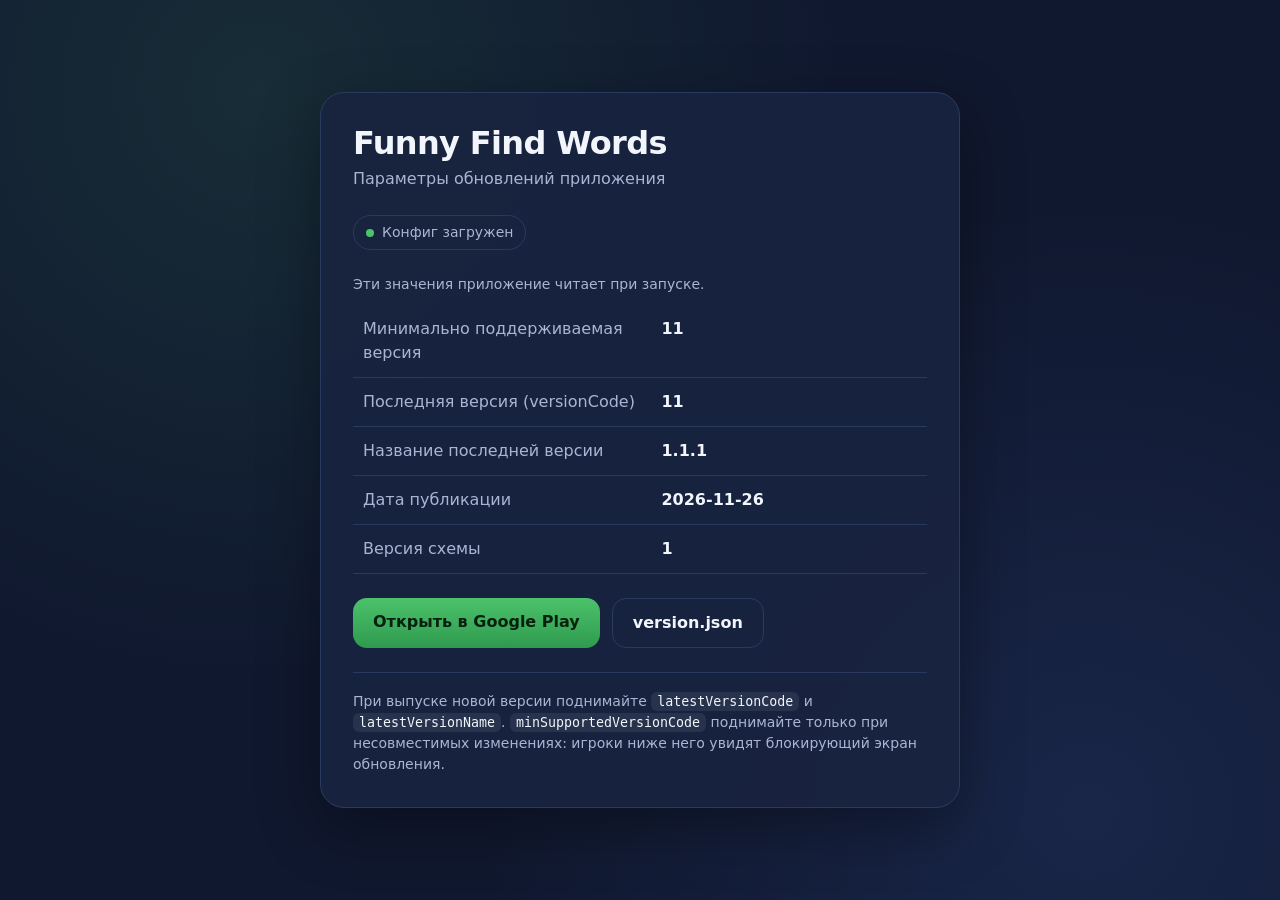
==== docs/index.html @ 3a7706ea "add update config Co-authored-by: Qwen-Coder <qwen-coder@alibabacloud.com>" ====
<!doctype html>
<html lang="ru">
<head>
  <meta charset="utf-8">
  <meta name="viewport" content="width=device-width, initial-scale=1">
  <title>Funny Find Words — обновления</title>
  <style>
    :root {
      color-scheme: dark;
      --bg: #10182f;
      --panel: #18233f;
      --panel-border: #2a3a5f;
      --text: #f2f5fb;
      --muted: #a9b6d3;
      --accent: #4cc26b;
      --accent-dark: #2f9a4e;
      --error: #ff7a7a;
    }
    * { box-sizing: border-box; }
    body {
      margin: 0;
      min-height: 100vh;
      display: flex;
      align-items: center;
      justify-content: center;
      padding: 24px;
      background:
        radial-gradient(circle at 20% 10%, rgba(76, 194, 107, 0.12), transparent 45%),
        radial-gradient(circle at 85% 90%, rgba(90, 140, 255, 0.12), transparent 45%),
        var(--bg);
      color: var(--text);
      font: 16px/1.5 system-ui, -apple-system, "Segoe UI", Roboto, sans-serif;
    }
    main {
      width: 100%;
      max-width: 640px;
      padding: 32px;
      border: 1px solid var(--panel-border);
      border-radius: 24px;
      background: rgba(24, 35, 63, 0.92);
      box-shadow: 0 20px 60px rgba(0, 0, 0, 0.35);
    }
    h1 {
      margin: 0 0 6px;
      font-size: clamp(24px, 5vw, 32px);
      line-height: 1.15;
      letter-spacing: -0.02em;
    }
    .subtitle {
      margin: 0 0 24px;
      color: var(--muted);
    }
    .status {
      display: inline-flex;
      align-items: center;
      gap: 8px;
      padding: 6px 12px;
      margin-bottom: 24px;
      border: 1px solid var(--panel-border);
      border-radius: 999px;
      color: var(--muted);
      font-size: 14px;
    }
    .dot {
      width: 8px;
      height: 8px;
      border-radius: 50%;
      background: var(--accent);
    }
    .dot.error { background: var(--error); }
    table {
      width: 100%;
      border-collapse: collapse;
      margin: 0 0 24px;
      font-variant-numeric: tabular-nums;
    }
    caption {
      caption-side: top;
      text-align: left;
      padding-bottom: 10px;
      color: var(--muted);
      font-size: 14px;
    }
    th, td {
      padding: 12px 10px;
      border-bottom: 1px solid var(--panel-border);
      text-align: left;
      vertical-align: top;
    }
    th {
      width: 52%;
      color: var(--muted);
      font-weight: 500;
    }
    td { font-weight: 700; }
    .actions {
      display: flex;
      flex-wrap: wrap;
      gap: 12px;
    }
    a.button {
      display: inline-block;
      padding: 12px 20px;
      border-radius: 14px;
      background: linear-gradient(180deg, var(--accent), var(--accent-dark));
      color: #06210f;
      font-weight: 800;
      text-decoration: none;
    }
    a.button.secondary {
      background: transparent;
      border: 1px solid var(--panel-border);
      color: var(--text);
    }
    .note {
      margin: 24px 0 0;
      padding-top: 18px;
      border-top: 1px solid var(--panel-border);
      color: var(--muted);
      font-size: 14px;
    }
    code {
      padding: 2px 6px;
      border-radius: 6px;
      background: rgba(255, 255, 255, 0.07);
      color: var(--text);
      font-size: 0.95em;
    }
    @media (max-width: 480px) {
      main { padding: 22px; border-radius: 18px; }
      th, td { padding: 10px 6px; }
    }
  </style>
</head>
<body>
<main>
  <h1>Funny Find Words</h1>
  <p class="subtitle">Параметры обновлений приложения</p>

  <div class="status" id="status">
    <span class="dot" id="status-dot"></span>
    <span id="status-text">Читаю version.json…</span>
  </div>

  <table aria-describedby="table-note">
    <caption id="table-note">Эти значения приложение читает при запуске.</caption>
    <tbody>
      <tr><th>Минимально поддерживаемая версия</th><td id="min-code">—</td></tr>
      <tr><th>Последняя версия (versionCode)</th><td id="latest-code">—</td></tr>
      <tr><th>Название последней версии</th><td id="latest-name">—</td></tr>
      <tr><th>Дата публикации</th><td id="published-at">—</td></tr>
      <tr><th>Версия схемы</th><td id="schema">—</td></tr>
    </tbody>
  </table>

  <div class="actions">
    <a class="button" id="play-link"
       href="https://play.google.com/store/apps/details?id=com.androidadrenalin.funny_find_words">
      Открыть в Google Play
    </a>
    <a class="button secondary" href="./version.json">version.json</a>
  </div>

  <p class="note">
    При выпуске новой версии поднимайте <code>latestVersionCode</code> и
    <code>latestVersionName</code>. <code>minSupportedVersionCode</code>
    поднимайте только при несовместимых изменениях: игроки ниже него увидят
    блокирующий экран обновления.
  </p>
</main>

<script>
  (function () {
    const statusText = document.getElementById('status-text');
    const statusDot = document.getElementById('status-dot');
    const fields = {
      min: document.getElementById('min-code'),
      latest: document.getElementById('latest-code'),
      name: document.getElementById('latest-name'),
      published: document.getElementById('published-at'),
      schema: document.getElementById('schema'),
    };

    function fail(message) {
      statusText.textContent = message;
      statusDot.classList.add('error');
    }

    fetch('./version.json?ts=' + Date.now(), { cache: 'no-store' })
      .then(function (response) {
        if (!response.ok) {
          throw new Error('HTTP ' + response.status);
        }
        return response.json();
      })
      .then(function (config) {
        fields.min.textContent = config.minSupportedVersionCode;
        fields.latest.textContent = config.latestVersionCode ?? '—';
        fields.name.textContent = config.latestVersionName ?? '—';
        fields.published.textContent = config.publishedAt ?? '—';
        fields.schema.textContent = config.schemaVersion;
        statusText.textContent = 'Конфиг загружен';
      })
      .catch(function (error) {
        fail('Не удалось прочитать version.json: ' + error.message);
      });
  })();
</script>
</body>
</html>
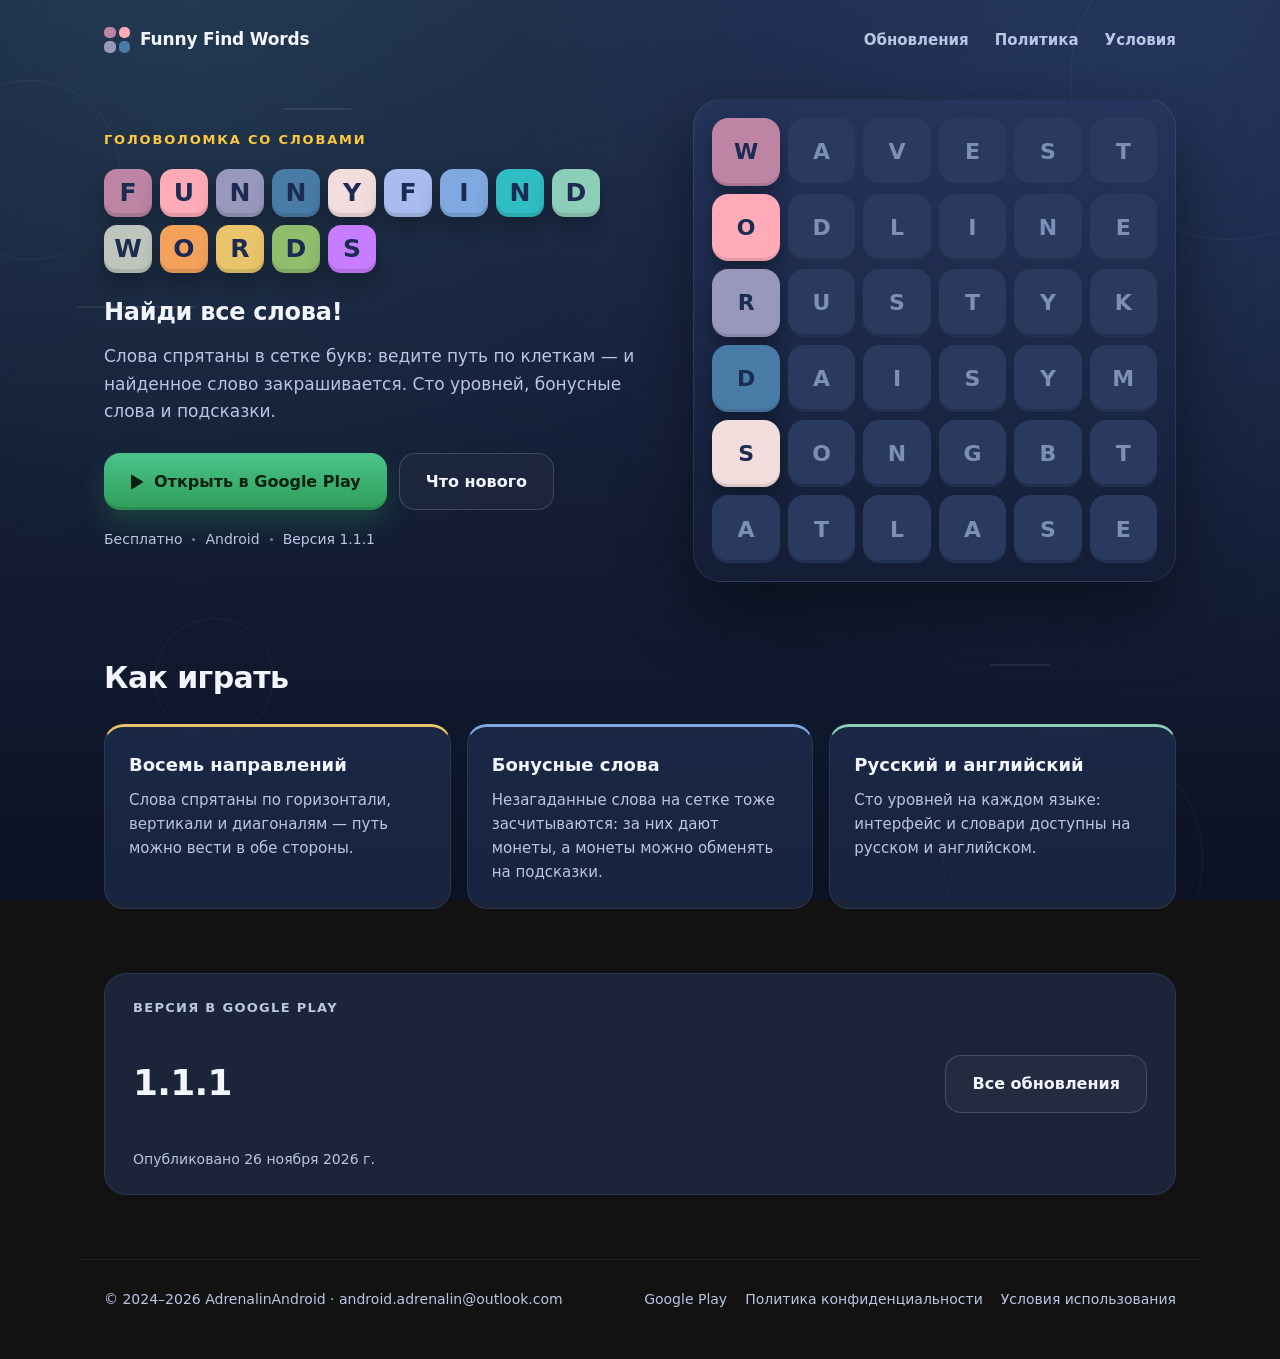
==== commit 1c5c337d: "add website pages Co-authored-by: Qwen-Coder <qwen-coder@alibabacloud.com>" ====
--- a/docs/index.html
+++ b/docs/index.html
@@ -3,208 +3,133 @@
 <head>
   <meta charset="utf-8">
   <meta name="viewport" content="width=device-width, initial-scale=1">
-  <title>Funny Find Words — обновления</title>
-  <style>
-    :root {
-      color-scheme: dark;
-      --bg: #10182f;
-      --panel: #18233f;
-      --panel-border: #2a3a5f;
-      --text: #f2f5fb;
-      --muted: #a9b6d3;
-      --accent: #4cc26b;
-      --accent-dark: #2f9a4e;
-      --error: #ff7a7a;
-    }
-    * { box-sizing: border-box; }
-    body {
-      margin: 0;
-      min-height: 100vh;
-      display: flex;
-      align-items: center;
-      justify-content: center;
-      padding: 24px;
-      background:
-        radial-gradient(circle at 20% 10%, rgba(76, 194, 107, 0.12), transparent 45%),
-        radial-gradient(circle at 85% 90%, rgba(90, 140, 255, 0.12), transparent 45%),
-        var(--bg);
-      color: var(--text);
-      font: 16px/1.5 system-ui, -apple-system, "Segoe UI", Roboto, sans-serif;
-    }
-    main {
-      width: 100%;
-      max-width: 640px;
-      padding: 32px;
-      border: 1px solid var(--panel-border);
-      border-radius: 24px;
-      background: rgba(24, 35, 63, 0.92);
-      box-shadow: 0 20px 60px rgba(0, 0, 0, 0.35);
-    }
-    h1 {
-      margin: 0 0 6px;
-      font-size: clamp(24px, 5vw, 32px);
-      line-height: 1.15;
-      letter-spacing: -0.02em;
-    }
-    .subtitle {
-      margin: 0 0 24px;
-      color: var(--muted);
-    }
-    .status {
-      display: inline-flex;
-      align-items: center;
-      gap: 8px;
-      padding: 6px 12px;
-      margin-bottom: 24px;
-      border: 1px solid var(--panel-border);
-      border-radius: 999px;
-      color: var(--muted);
-      font-size: 14px;
-    }
-    .dot {
-      width: 8px;
-      height: 8px;
-      border-radius: 50%;
-      background: var(--accent);
-    }
-    .dot.error { background: var(--error); }
-    table {
-      width: 100%;
-      border-collapse: collapse;
-      margin: 0 0 24px;
-      font-variant-numeric: tabular-nums;
-    }
-    caption {
-      caption-side: top;
-      text-align: left;
-      padding-bottom: 10px;
-      color: var(--muted);
-      font-size: 14px;
-    }
-    th, td {
-      padding: 12px 10px;
-      border-bottom: 1px solid var(--panel-border);
-      text-align: left;
-      vertical-align: top;
-    }
-    th {
-      width: 52%;
-      color: var(--muted);
-      font-weight: 500;
-    }
-    td { font-weight: 700; }
-    .actions {
-      display: flex;
-      flex-wrap: wrap;
-      gap: 12px;
-    }
-    a.button {
-      display: inline-block;
-      padding: 12px 20px;
-      border-radius: 14px;
-      background: linear-gradient(180deg, var(--accent), var(--accent-dark));
-      color: #06210f;
-      font-weight: 800;
-      text-decoration: none;
-    }
-    a.button.secondary {
-      background: transparent;
-      border: 1px solid var(--panel-border);
-      color: var(--text);
-    }
-    .note {
-      margin: 24px 0 0;
-      padding-top: 18px;
-      border-top: 1px solid var(--panel-border);
-      color: var(--muted);
-      font-size: 14px;
-    }
-    code {
-      padding: 2px 6px;
-      border-radius: 6px;
-      background: rgba(255, 255, 255, 0.07);
-      color: var(--text);
-      font-size: 0.95em;
-    }
-    @media (max-width: 480px) {
-      main { padding: 22px; border-radius: 18px; }
-      th, td { padding: 10px 6px; }
-    }
-  </style>
+  <meta name="theme-color" content="#10182F">
+  <meta name="description" content="Игра «найди слова»: сто уровней, бонусные слова и подсказки, русский и английский языки. Бесплатно в Google Play.">
+  <meta property="og:type" content="website">
+  <meta property="og:title" content="Funny Find Words — головоломка со словами">
+  <meta property="og:description" content="Игра «найди слова»: сто уровней, бонусные слова и подсказки, русский и английский языки. Бесплатно в Google Play.">
+  <title>Funny Find Words — головоломка со словами</title>
+  <link rel="stylesheet" href="./site.css">
 </head>
 <body>
-<main>
-  <h1>Funny Find Words</h1>
-  <p class="subtitle">Параметры обновлений приложения</p>
 
-  <div class="status" id="status">
-    <span class="dot" id="status-dot"></span>
-    <span id="status-text">Читаю version.json…</span>
-  </div>
+    <div class="decor" aria-hidden="true">
+      <i style="width:180px;height:180px;left:-60px;top:80px"></i>
+      <i style="width:320px;height:320px;right:-110px;top:-80px"></i>
+      <i style="width:120px;height:120px;left:12%;bottom:18%"></i>
+      <i style="width:260px;height:260px;right:6%;bottom:-90px"></i>
+      <u style="width:120px;left:6%;top:34%"></u>
+      <u style="width:70px;left:22%;top:12%"></u>
+      <u style="width:90px;right:10%;top:46%"></u>
+      <u style="width:60px;right:18%;bottom:26%"></u>
+    </div>
+<div class="page">
 
-  <table aria-describedby="table-note">
-    <caption id="table-note">Эти значения приложение читает при запуске.</caption>
-    <tbody>
-      <tr><th>Минимально поддерживаемая версия</th><td id="min-code">—</td></tr>
-      <tr><th>Последняя версия (versionCode)</th><td id="latest-code">—</td></tr>
-      <tr><th>Название последней версии</th><td id="latest-name">—</td></tr>
-      <tr><th>Дата публикации</th><td id="published-at">—</td></tr>
-      <tr><th>Версия схемы</th><td id="schema">—</td></tr>
-    </tbody>
-  </table>
+  <header class="nav">
+    <a class="brand" href="./">
+      <span class="mark" aria-hidden="true"><span style="--c:#BD84A4"></span><span style="--c:#FFACB8"></span><span style="--c:#9898BC"></span><span style="--c:#487BA6"></span></span>
+      Funny Find Words
+    </a>
+    <nav>
+      <a href="./updates.html">Обновления</a>
+      <a href="./privacy.html">Политика</a>
+      <a href="./terms.html">Условия</a>
+    </nav>
+  </header>
+  <main>
+    <section class="hero">
+      <div>
+        <p class="eyebrow">Головоломка со словами</p>
+        <h1 class="wordmark"><span class="grp"><span class="tile" style="--c:#BD84A4">F</span><span class="tile" style="--c:#FFACB8">U</span><span class="tile" style="--c:#9898BC">N</span><span class="tile" style="--c:#487BA6">N</span><span class="tile" style="--c:#F2DCDC">Y</span></span><span class="grp"><span class="tile" style="--c:#A9BCF0">F</span><span class="tile" style="--c:#7FA9E0">I</span><span class="tile" style="--c:#2EBEC4">N</span><span class="tile" style="--c:#8DCEB9">D</span></span><span class="grp"><span class="tile" style="--c:#BEC5BD">W</span><span class="tile" style="--c:#F4A259">O</span><span class="tile" style="--c:#E9C46A">R</span><span class="tile" style="--c:#90BE6D">D</span><span class="tile" style="--c:#C77DFF">S</span></span></h1>
+        <p class="tagline">Найди все слова!</p>
+        <p class="lead">
+          Слова спрятаны в сетке букв: ведите путь по клеткам — и найденное слово
+          закрашивается. Сто уровней, бонусные слова и подсказки.
+        </p>
+        <div class="actions">
+          <a class="btn btn-play" href="https://play.google.com/store/apps/details?id=com.androidadrenalin.funny_find_words"><svg width="14" height="16" viewBox="0 0 14 16" aria-hidden="true"><path fill="currentColor" d="M1 1.2v13.6c0 .5.5.8.9.5l11-6.8a.6.6 0 0 0 0-1L1.9.7C1.5.4 1 .7 1 1.2Z"/></svg>Открыть в Google Play</a>
+          <a class="btn btn-ghost" href="./updates.html">Что нового</a>
+        </div>
+        <p class="meta">
+          <span>Бесплатно</span>
+          <span class="dash" aria-hidden="true"></span>
+          <span>Android</span>
+          <span class="dash" aria-hidden="true"></span>
+          <span>Версия <span data-version>1.1.1</span></span>
+        </p>
+      </div>
+      <div class="board" aria-hidden="true"><b class="on" style="--c:#BD84A4">W</b><b>A</b><b>V</b><b>E</b><b>S</b><b>T</b><b class="on" style="--c:#FFACB8">O</b><b>D</b><b>L</b><b>I</b><b>N</b><b>E</b><b class="on" style="--c:#9898BC">R</b><b>U</b><b>S</b><b>T</b><b>Y</b><b>K</b><b class="on" style="--c:#487BA6">D</b><b>A</b><b>I</b><b>S</b><b>Y</b><b>M</b><b class="on" style="--c:#F2DCDC">S</b><b>O</b><b>N</b><b>G</b><b>B</b><b>T</b><b>A</b><b>T</b><b>L</b><b>A</b><b>S</b><b>E</b></div>
+    </section>
 
-  <div class="actions">
-    <a class="button" id="play-link"
-       href="https://play.google.com/store/apps/details?id=com.androidadrenalin.funny_find_words">
-      Открыть в Google Play
-    </a>
-    <a class="button secondary" href="./version.json">version.json</a>
-  </div>
+    <section class="section" id="features">
+      <h2>Как играть</h2>
+      <div class="cards">
+      <article class="card" style="--c:#E9C46A">
+        <h3>Восемь направлений</h3>
+        <p>Слова спрятаны по горизонтали, вертикали и диагоналям — путь можно вести в обе стороны.</p>
+      </article>
+      <article class="card" style="--c:#7FA9E0">
+        <h3>Бонусные слова</h3>
+        <p>Незагаданные слова на сетке тоже засчитываются: за них дают монеты, а монеты можно обменять на подсказки.</p>
+      </article>
+      <article class="card" style="--c:#8DCEB9">
+        <h3>Русский и английский</h3>
+        <p>Сто уровней на каждом языке: интерфейс и словари доступны на русском и английском.</p>
+      </article>
+      </div>
+    </section>
 
-  <p class="note">
-    При выпуске новой версии поднимайте <code>latestVersionCode</code> и
-    <code>latestVersionName</code>. <code>minSupportedVersionCode</code>
-    поднимайте только при несовместимых изменениях: игроки ниже него увидят
-    блокирующий экран обновления.
-  </p>
-</main>
+    <section class="section">
+      <div class="ver">
+        <div>
+          <p class="label">Версия в Google Play</p>
+          <p class="num" data-version>1.1.1</p>
+          <p class="sub" data-published>Дата публикации уточняется…</p>
+        </div>
+        <a class="btn btn-ghost" href="./updates.html">Все обновления</a>
+      </div>
+    </section>
+  </main>
+
+  <footer class="foot">
+    <span>© 2024–2026 AdrenalinAndroid · <a href="mailto:android.adrenalin@outlook.com">android.adrenalin@outlook.com</a></span>
+    <span class="links">
+      <a href="https://play.google.com/store/apps/details?id=com.androidadrenalin.funny_find_words">Google Play</a>
+      <a href="./privacy.html">Политика конфиденциальности</a>
+      <a href="./terms.html">Условия использования</a>
+    </span>
+  </footer>
+</div>
 
 <script>
-  (function () {
-    const statusText = document.getElementById('status-text');
-    const statusDot = document.getElementById('status-dot');
-    const fields = {
-      min: document.getElementById('min-code'),
-      latest: document.getElementById('latest-code'),
-      name: document.getElementById('latest-name'),
-      published: document.getElementById('published-at'),
-      schema: document.getElementById('schema'),
-    };
+  // Дата приходит из version.json в виде ГГГГ-ММ-ДД, показываем её по-русски.
+  function formatDate(value) {
+    if (!value) { return ''; }
+    var date = new Date(value + 'T00:00:00');
+    if (isNaN(date)) { return value; }
+    return date.toLocaleDateString('ru-RU', { day: 'numeric', month: 'long', year: 'numeric' });
+  }
 
-    function fail(message) {
-      statusText.textContent = message;
-      statusDot.classList.add('error');
-    }
-
-    fetch('./version.json?ts=' + Date.now(), { cache: 'no-store' })
-      .then(function (response) {
-        if (!response.ok) {
-          throw new Error('HTTP ' + response.status);
-        }
-        return response.json();
-      })
-      .then(function (config) {
-        fields.min.textContent = config.minSupportedVersionCode;
-        fields.latest.textContent = config.latestVersionCode ?? '—';
-        fields.name.textContent = config.latestVersionName ?? '—';
-        fields.published.textContent = config.publishedAt ?? '—';
-        fields.schema.textContent = config.schemaVersion;
-        statusText.textContent = 'Конфиг загружен';
-      })
-      .catch(function (error) {
-        fail('Не удалось прочитать version.json: ' + error.message);
-      });
-  })();
+  // Версия и дата берутся из version.json, чтобы страница не устаревала.
+  fetch('./version.json?ts=' + Date.now(), { cache: 'no-store' })
+    .then(function (r) { return r.ok ? r.json() : Promise.reject(new Error('HTTP ' + r.status)); })
+    .then(function (c) {
+      if (c.latestVersionName) {
+        document.querySelectorAll('[data-version]').forEach(function (n) {
+          n.textContent = c.latestVersionName;
+        });
+      }
+      var published = document.querySelector('[data-published]');
+      if (published && c.publishedAt) {
+        published.textContent = 'Опубликовано ' + formatDate(c.publishedAt);
+      }
+    })
+    .catch(function () {
+      var published = document.querySelector('[data-published]');
+      if (published) {
+        published.textContent = 'Данные о версии сейчас недоступны';
+      }
+    });
 </script>
 </body>
-</html>+</html>
--- a/docs/site.css
+++ b/docs/site.css
@@ -0,0 +1,557 @@
+/* Общие стили сайта Funny Find Words: палитра взята из lib/style/palette.dart. */
+:root {
+  color-scheme: dark;
+  --bg-top: #1e2a4a;
+  --bg-bottom: #0b1223;
+  --panel: #26365e;
+  --panel-soft: rgba(38, 54, 94, 0.52);
+  --line: rgba(255, 255, 255, 0.08);
+  --text: #f2f5fb;
+  --body-text: #d7e0f2;
+  --muted: #b9c6e4;
+  --accent: #4cc38a;
+  --accent-dark: #2e9e5b;
+  --gold: #ffc83d;
+  --tile-text: #1b2b52;
+}
+
+*,
+*::before,
+*::after {
+  box-sizing: border-box;
+}
+
+html {
+  -webkit-text-size-adjust: 100%;
+}
+
+body {
+  margin: 0;
+  min-height: 100vh;
+  background:
+    radial-gradient(circle at 15% 0%, rgba(76, 195, 138, 0.10), transparent 42%),
+    radial-gradient(circle at 88% 12%, rgba(76, 134, 216, 0.14), transparent 45%),
+    linear-gradient(180deg, var(--bg-top) 0%, #16203a 45%, var(--bg-bottom) 100%);
+  background-attachment: fixed;
+  color: var(--text);
+  font: 17px/1.6 system-ui, -apple-system, "Segoe UI", Roboto, "Helvetica Neue", Arial, sans-serif;
+  overflow-x: hidden;
+}
+
+/* Декор фона: кольца и штрихи, как на игровом фоне. */
+.decor {
+  position: fixed;
+  inset: 0;
+  z-index: 0;
+  pointer-events: none;
+  overflow: hidden;
+}
+
+.decor i {
+  position: absolute;
+  display: block;
+  border: 1px solid rgba(255, 255, 255, 0.055);
+  border-radius: 50%;
+}
+
+.decor u {
+  position: absolute;
+  display: block;
+  height: 2px;
+  border-radius: 2px;
+  background: rgba(255, 255, 255, 0.07);
+}
+
+.page {
+  position: relative;
+  z-index: 1;
+  display: flex;
+  flex-direction: column;
+  min-height: 100vh;
+}
+
+.page main {
+  flex: 1 0 auto;
+}
+
+/* В колоночном flex-контейнере auto-отступы сужают блок до содержимого,
+   поэтому ширину задаём явно, а центрируем через margin. */
+.nav,
+.hero,
+.section,
+.doc,
+.foot {
+  width: 100%;
+}
+
+/* --- Шапка ---------------------------------------------------------------- */
+.nav {
+  max-width: 1120px;
+  margin: 0 auto;
+  padding: 26px 24px;
+  display: flex;
+  align-items: center;
+  justify-content: space-between;
+  gap: 24px;
+  flex-wrap: wrap;
+}
+
+.brand {
+  display: inline-flex;
+  align-items: center;
+  gap: 10px;
+  text-decoration: none;
+  color: var(--text);
+  font-weight: 800;
+  letter-spacing: -0.01em;
+}
+
+.brand .mark {
+  display: grid;
+  grid-template-columns: repeat(2, 1fr);
+  gap: 3px;
+  width: 26px;
+  height: 26px;
+}
+
+.brand .mark span {
+  display: block;
+  border-radius: 5px;
+  background: var(--c);
+}
+
+.nav nav {
+  display: flex;
+  gap: 26px;
+  flex-wrap: wrap;
+}
+
+.nav nav a {
+  color: var(--muted);
+  text-decoration: none;
+  font-size: 15px;
+  font-weight: 600;
+}
+
+.nav nav a:hover,
+.nav nav a:focus-visible {
+  color: var(--text);
+}
+
+/* --- Первый экран --------------------------------------------------------- */
+.hero {
+  max-width: 1120px;
+  margin: 0 auto;
+  padding: 20px 24px 72px;
+  display: grid;
+  grid-template-columns: minmax(0, 1.05fr) minmax(0, 0.95fr);
+  gap: 56px;
+  align-items: center;
+}
+
+.eyebrow {
+  margin: 0 0 18px;
+  color: var(--gold);
+  font-size: 13px;
+  font-weight: 800;
+  letter-spacing: 0.14em;
+  text-transform: uppercase;
+}
+
+.wordmark {
+  display: flex;
+  flex-wrap: wrap;
+  gap: clamp(4px, 1vw, 8px);
+  margin: 0 0 20px;
+  font-weight: 800;
+}
+
+.wordmark .grp {
+  display: flex;
+  gap: inherit;
+}
+
+.wordmark .tile {
+  width: clamp(26px, 7.2vw, 48px);
+  aspect-ratio: 1;
+  display: grid;
+  place-items: center;
+  border-radius: 27%;
+  background: var(--c);
+  color: var(--tile-text);
+  font-size: clamp(14px, 3.6vw, 25px);
+  line-height: 1;
+  box-shadow:
+    inset 0 -4px 0 rgba(0, 0, 0, 0.10),
+    0 10px 20px rgba(0, 0, 0, 0.28);
+}
+
+.tagline {
+  margin: 0 0 12px;
+  font-size: clamp(19px, 2.4vw, 24px);
+  font-weight: 700;
+  letter-spacing: -0.01em;
+}
+
+.lead {
+  margin: 0 0 28px;
+  max-width: 52ch;
+  color: var(--muted);
+}
+
+.actions {
+  display: flex;
+  flex-wrap: wrap;
+  gap: 12px;
+  margin-bottom: 18px;
+}
+
+.btn {
+  display: inline-flex;
+  align-items: center;
+  gap: 10px;
+  padding: 15px 26px;
+  border-radius: 16px;
+  font-size: 16px;
+  font-weight: 800;
+  text-decoration: none;
+}
+
+.btn svg {
+  flex: none;
+}
+
+.btn-play {
+  background: linear-gradient(180deg, var(--accent), var(--accent-dark));
+  color: #06210f;
+  box-shadow:
+    inset 0 -3px 0 rgba(0, 0, 0, 0.12),
+    0 14px 28px rgba(46, 158, 91, 0.26);
+}
+
+.btn-play:hover {
+  filter: brightness(1.06);
+}
+
+.btn-ghost {
+  border: 1px solid rgba(255, 255, 255, 0.16);
+  background: rgba(255, 255, 255, 0.03);
+  color: var(--text);
+}
+
+.btn-ghost:hover {
+  border-color: rgba(255, 255, 255, 0.3);
+}
+
+/* Внутри текстовых страниц ссылки красятся акцентом — кнопки сохраняют свой цвет. */
+.doc a.btn-play {
+  color: #06210f;
+}
+
+.doc a.btn-ghost {
+  color: var(--text);
+}
+
+.meta {
+  display: flex;
+  flex-wrap: wrap;
+  align-items: center;
+  gap: 10px;
+  margin: 0;
+  color: var(--muted);
+  font-size: 14px;
+}
+
+.meta span.dash {
+  width: 3px;
+  height: 3px;
+  border-radius: 50%;
+  background: currentColor;
+  opacity: 0.6;
+}
+
+/* Игровое поле в первом экране. */
+.board {
+  display: grid;
+  grid-template-columns: repeat(6, 1fr);
+  gap: clamp(4px, 1vw, 8px);
+  padding: clamp(10px, 2vw, 18px);
+  border-radius: 28px;
+  border: 1px solid var(--line);
+  background: linear-gradient(180deg, rgba(38, 54, 94, 0.72), rgba(20, 30, 54, 0.88));
+  box-shadow: 0 30px 70px rgba(0, 0, 0, 0.45);
+}
+
+.board b {
+  aspect-ratio: 1;
+  display: grid;
+  place-items: center;
+  border-radius: 24%;
+  background: #2a3a5f;
+  color: #7c8fb6;
+  font-size: clamp(13px, 2.4vw, 22px);
+  font-weight: 800;
+  box-shadow: inset 0 -3px 0 rgba(0, 0, 0, 0.16);
+}
+
+.board b.on {
+  background: var(--c);
+  color: var(--tile-text);
+  box-shadow:
+    inset 0 -3px 0 rgba(0, 0, 0, 0.10),
+    0 8px 16px rgba(0, 0, 0, 0.3);
+}
+
+/* --- Секции --------------------------------------------------------------- */
+.section {
+  max-width: 1120px;
+  margin: 0 auto;
+  padding: 0 24px 64px;
+}
+
+.section h2 {
+  margin: 0 0 22px;
+  font-size: clamp(22px, 3vw, 30px);
+  letter-spacing: -0.02em;
+}
+
+.cards {
+  display: grid;
+  grid-template-columns: repeat(auto-fit, minmax(240px, 1fr));
+  gap: 16px;
+}
+
+.card {
+  padding: 24px;
+  border-radius: 20px;
+  border: 1px solid var(--line);
+  border-top: 3px solid var(--c, var(--accent));
+  background: var(--panel-soft);
+}
+
+.card h3 {
+  margin: 0 0 8px;
+  font-size: 18px;
+}
+
+.card p {
+  margin: 0;
+  color: var(--muted);
+  font-size: 15px;
+}
+
+.ver {
+  display: flex;
+  flex-wrap: wrap;
+  align-items: center;
+  justify-content: space-between;
+  gap: 18px;
+  padding: 24px 28px;
+  border-radius: 22px;
+  border: 1px solid var(--line);
+  background: var(--panel-soft);
+}
+
+.ver .num {
+  font-size: clamp(26px, 4vw, 36px);
+  font-weight: 800;
+  letter-spacing: -0.02em;
+}
+
+.ver .label {
+  margin: 0 0 2px;
+  color: var(--muted);
+  font-size: 13px;
+  font-weight: 700;
+  letter-spacing: 0.1em;
+  text-transform: uppercase;
+}
+
+.ver .sub {
+  margin: 4px 0 0;
+  color: var(--muted);
+  font-size: 14px;
+}
+
+/* --- Документы (политика, условия) --------------------------------------- */
+.doc {
+  max-width: 780px;
+  margin: 0 auto;
+  padding: 12px 24px 80px;
+}
+
+.doc h1 {
+  margin: 0 0 6px;
+  font-size: clamp(26px, 4vw, 38px);
+  letter-spacing: -0.02em;
+}
+
+.doc .updated {
+  margin: 0 0 28px;
+  color: var(--muted);
+  font-size: 14px;
+}
+
+.doc h2 {
+  margin: 32px 0 10px;
+  font-size: 19px;
+  letter-spacing: -0.01em;
+}
+
+.doc p,
+.doc li {
+  color: var(--body-text);
+}
+
+.doc a {
+  color: var(--accent);
+}
+
+.doc ul {
+  padding-left: 20px;
+}
+
+.doc li {
+  margin-bottom: 6px;
+}
+
+.doc hr {
+  margin: 34px 0;
+  border: 0;
+  border-top: 1px solid var(--line);
+}
+
+/* --- Страница обновлений -------------------------------------------------- */
+.stats {
+  display: grid;
+  grid-template-columns: repeat(auto-fit, minmax(180px, 1fr));
+  gap: 14px;
+  margin: 26px 0 22px;
+}
+
+.stat {
+  padding: 20px;
+  border-radius: 18px;
+  border: 1px solid var(--line);
+  background: var(--panel-soft);
+  display: flex;
+  flex-direction: column;
+}
+
+.stat .k {
+  margin: 0 0 6px;
+  color: var(--muted);
+  font-size: 13px;
+  font-weight: 700;
+  letter-spacing: 0.08em;
+  text-transform: uppercase;
+}
+
+.stat .v {
+  margin: 0;
+  font-size: clamp(22px, 3vw, 28px);
+  font-weight: 800;
+  letter-spacing: -0.02em;
+}
+
+.stat .v.small {
+  font-size: 18px;
+}
+
+.status {
+  display: inline-flex;
+  align-items: center;
+  gap: 8px;
+  padding: 6px 14px;
+  border-radius: 999px;
+  border: 1px solid var(--line);
+  color: var(--muted);
+  font-size: 14px;
+}
+
+.status .dot {
+  width: 8px;
+  height: 8px;
+  border-radius: 50%;
+  background: var(--accent);
+}
+
+.status .dot.error {
+  background: #ff7a7a;
+}
+
+/* --- Подвал --------------------------------------------------------------- */
+.foot {
+  max-width: 1120px;
+  margin: 0 auto;
+  padding: 28px 24px 48px;
+  border-top: 1px solid var(--line);
+  display: flex;
+  flex-wrap: wrap;
+  justify-content: space-between;
+  gap: 12px 24px;
+  color: var(--muted);
+  font-size: 14px;
+}
+
+.foot a {
+  color: var(--muted);
+  text-decoration: none;
+}
+
+.foot a:hover {
+  color: var(--text);
+}
+
+.foot .links {
+  display: flex;
+  flex-wrap: wrap;
+  gap: 18px;
+}
+
+/* --- Адаптив -------------------------------------------------------------- */
+@media (max-width: 900px) {
+  .hero {
+    grid-template-columns: minmax(0, 1fr);
+    gap: 36px;
+    padding-bottom: 56px;
+  }
+
+  .board {
+    width: 100%;
+    max-width: 380px;
+    margin-inline: auto;
+  }
+
+  .nav {
+    padding-bottom: 10px;
+  }
+}
+
+@media (max-width: 520px) {
+  body {
+    font-size: 16px;
+  }
+
+  .nav nav {
+    gap: 18px;
+  }
+
+  .nav nav a {
+    font-size: 14px;
+  }
+
+  .board {
+    max-width: 320px;
+    margin-inline: auto;
+  }
+
+  .btn {
+    width: 100%;
+    justify-content: center;
+  }
+
+  .ver {
+    padding: 20px;
+  }
+}
